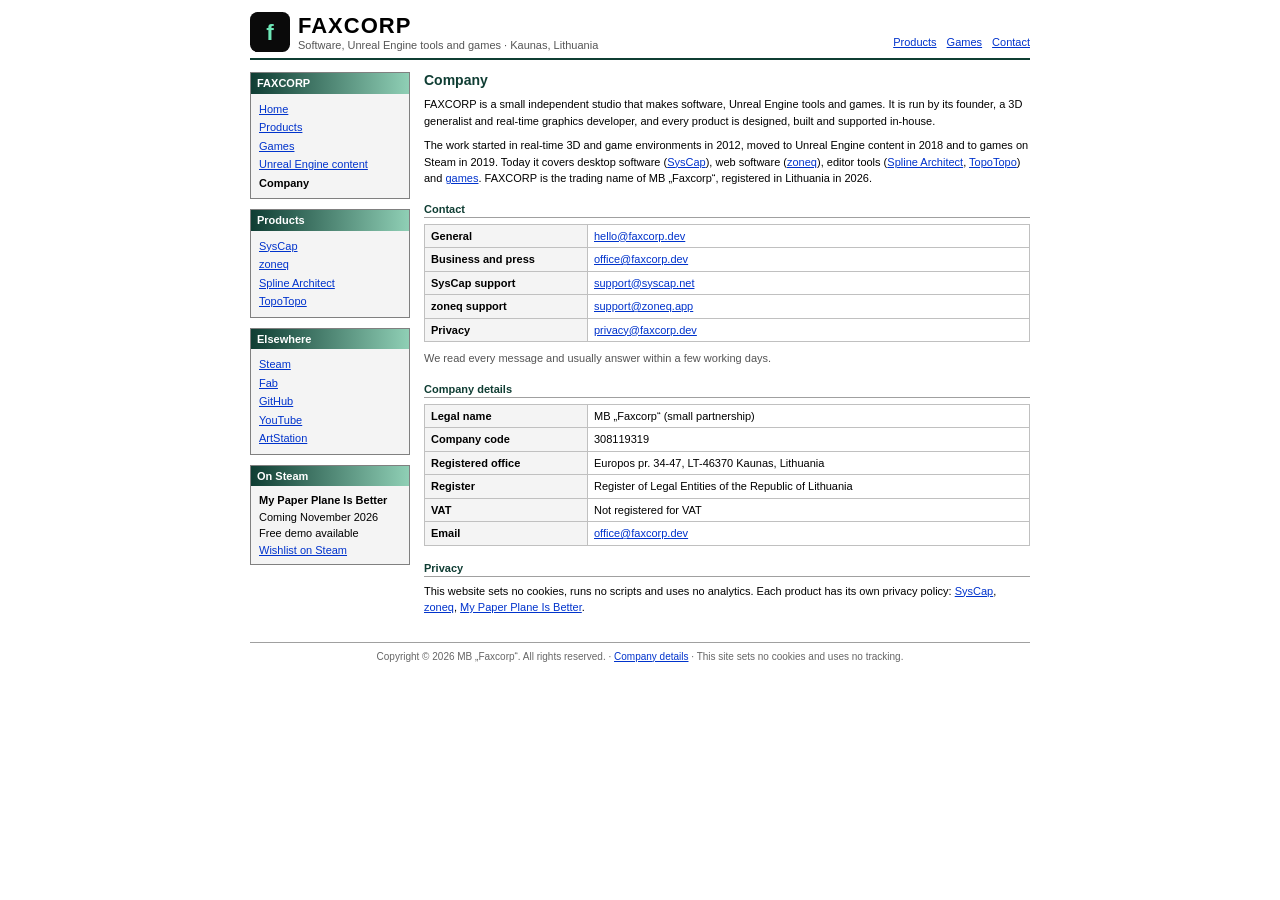
==== company/index.html @ e6e515e8 "Rebuild the site as a company site in the syscap.net style Sidebar layout with Home, Products, Games" ====
<!DOCTYPE html>
<html lang="en">
<head>
<meta charset="utf-8">
<meta name="viewport" content="width=device-width, initial-scale=1">
<meta name="color-scheme" content="light dark">
<title>Company - FAXCORP</title>
<meta name="description" content="About FAXCORP, company details of MB Faxcorp (Kaunas, Lithuania) and how to get in touch.">
<link rel="canonical" href="https://faxcorp.dev/company/">
<meta property="og:type" content="website">
<meta property="og:site_name" content="FAXCORP">
<meta property="og:title" content="Company - FAXCORP">
<meta property="og:description" content="About FAXCORP, company details of MB Faxcorp (Kaunas, Lithuania) and how to get in touch.">
<meta property="og:url" content="https://faxcorp.dev/company/">
<meta property="og:image" content="https://faxcorp.dev/img/og.jpg">
<meta property="og:image:width" content="1200">
<meta property="og:image:height" content="630">
<meta name="twitter:card" content="summary_large_image">
<meta name="twitter:site" content="@f4xc0rp">
<link rel="stylesheet" href="/style.css">
<link rel="icon" href="/favicon.svg" type="image/svg+xml">
<link rel="icon" href="/img/icon-32.png" sizes="32x32" type="image/png">
<link rel="apple-touch-icon" href="/img/icon-180.png">

</head>
<body>
<div class="page">

<div class="header">
  <a class="brand" href="/">
    <img src="/favicon.svg" width="40" height="40" alt="">
    <span class="brand-name">FAXCORP<span class="brand-tag">Software, Unreal Engine tools and games &middot; Kaunas, Lithuania</span></span>
  </a>
  <div class="header-links"><a href="/products/">Products</a><a href="/games/">Games</a><a href="/company/#contact">Contact</a></div>
</div>

<div class="columns">
<div class="side">
  <div class="box"><div class="box-title">FAXCORP</div><div class="box-body"><ul>
    <li><a href="/">Home</a></li>
    <li><a href="/products/">Products</a></li>
    <li><a href="/games/">Games</a></li>
    <li><a href="/unreal/">Unreal Engine content</a></li>
    <li class="current"><a href="/company/">Company</a></li>
  </ul></div></div>
  <div class="box"><div class="box-title">Products</div><div class="box-body"><ul>
    <li><a href="https://syscap.net/">SysCap</a></li>
    <li><a href="https://zoneq.app/">zoneq</a></li>
    <li><a href="/products/#spline-architect">Spline Architect</a></li>
    <li><a href="https://topotopo.dev/">TopoTopo</a></li>
  </ul></div></div>
  <div class="box"><div class="box-title">Elsewhere</div><div class="box-body"><ul>
    <li><a href="https://store.steampowered.com/search/?developer=FAXCORP">Steam</a></li>
    <li><a href="https://www.fab.com/sellers/FaxLab3D">Fab</a></li>
    <li><a href="https://github.com/faxlab">GitHub</a></li>
    <li><a href="https://www.youtube.com/@Cinema-Fax">YouTube</a></li>
    <li><a href="https://www.artstation.com/faxlab3d">ArtStation</a></li>
  </ul></div></div>
  <div class="box"><div class="box-title">On Steam</div><div class="box-body">
    <b>My Paper Plane Is Better</b><br>Coming November 2026<br>Free demo available<br><a href="https://store.steampowered.com/app/2765870/My_Paper_Plane_Is_Better/">Wishlist on Steam</a>
  </div></div>
</div>

<div class="main">
<h1>Company</h1>

<p>FAXCORP is a small independent studio that makes software, Unreal Engine tools and games. It is run by its founder,
a 3D generalist and real-time graphics developer, and every product is designed, built and supported in-house.</p>

<p>The work started in real-time 3D and game environments in 2012, moved to Unreal Engine content in 2018 and to games on Steam
in 2019. Today it covers desktop software (<a href="https://syscap.net/">SysCap</a>), web software (<a href="https://zoneq.app/">zoneq</a>),
editor tools (<a href="/products/#spline-architect">Spline Architect</a>, <a href="https://topotopo.dev/">TopoTopo</a>) and
<a href="/games/">games</a>. FAXCORP is the trading name of MB &bdquo;Faxcorp&ldquo;, registered in Lithuania in 2026.</p>

<h2 id="contact">Contact</h2>
<table class="facts">
  <tr><th>General</th><td><a href="mailto:hello@faxcorp.dev">hello@faxcorp.dev</a></td></tr>
  <tr><th>Business and press</th><td><a href="mailto:office@faxcorp.dev">office@faxcorp.dev</a></td></tr>
  <tr><th>SysCap support</th><td><a href="mailto:support@syscap.net">support@syscap.net</a></td></tr>
  <tr><th>zoneq support</th><td><a href="mailto:support@zoneq.app">support@zoneq.app</a></td></tr>
  <tr><th>Privacy</th><td><a href="mailto:privacy@faxcorp.dev">privacy@faxcorp.dev</a></td></tr>
</table>
<p class="note">We read every message and usually answer within a few working days.</p>

<h2 id="details">Company details</h2>
<table class="facts">
  <tr><th>Legal name</th><td>MB &bdquo;Faxcorp&ldquo; (small partnership)</td></tr>
  <tr><th>Company code</th><td>308119319</td></tr>
  <tr><th>Registered office</th><td>Europos pr. 34-47, LT-46370 Kaunas, Lithuania</td></tr>
  <tr><th>Register</th><td>Register of Legal Entities of the Republic of Lithuania</td></tr>
  <tr><th>VAT</th><td>Not registered for VAT</td></tr>
  <tr><th>Email</th><td><a href="mailto:office@faxcorp.dev">office@faxcorp.dev</a></td></tr>
</table>

<h2 id="privacy">Privacy</h2>
<p>This website sets no cookies, runs no scripts and uses no analytics. Each product has its own privacy policy:
<a href="https://syscap.net/privacy.html">SysCap</a>, <a href="https://zoneq.app/privacy">zoneq</a>,
<a href="/paperplane/privacy/">My Paper Plane Is Better</a>.</p>

</div>
</div>

<div class="footer">Copyright &copy; 2026 MB &bdquo;Faxcorp&ldquo;. All rights reserved. &middot; <a href="/company/">Company details</a> &middot; This site sets no cookies and uses no tracking.</div>
</div>
</body>
</html>
---- style.css ----
/* Website in the style of early-2000s software company sites, like syscap.net: fixed width, Windows 2000 boxes, Verdana,
   bevelled buttons. Light by default; the same design in dark for visitors whose system uses dark mode.
   No scripts, no web fonts, no cookies. */
:root {
  --page: #ffffff; --text: #000000; --muted: #555555; --faint: #666666;
  --link: #0033cc; --visited: #663399; --hover: #cc0000;
  --rule: #0f3d33; --line: #a0a0a0; --box: #f4f4f4; --box-border: #808080;
  --title-from: #0f3d33; --title-to: #8fcfb5; --title-text: #ffffff;
  --face: #d4d0c8; --face-text: #000000; --bevel-light: #ffffff; --bevel-dark: #404040; --bevel-mid: #808080; --bevel-soft: #dfdfdf;
  --cell-border: #c0c0c0; --callout: #f1faf5; --heading: #0f3d33; --code: #4a3a00;
}
@media (prefers-color-scheme: dark) {
  :root {
    --page: #16181b; --text: #d4d6d9; --muted: #9aa0a6; --faint: #7d838a;
    --link: #8ab4ff; --visited: #b9a2f0; --hover: #ff8f8f;
    --rule: #2f7a63; --line: #3c4147; --box: #202327; --box-border: #4a4f55;
    --title-from: #0f3d33; --title-to: #2f7a63; --title-text: #ffffff;
    --face: #3b3e43; --face-text: #f0f0f0; --bevel-light: #6a6e74; --bevel-dark: #0c0d0e; --bevel-mid: #26282b; --bevel-soft: #4d5157;
    --cell-border: #3a3f45; --callout: #1b2622; --heading: #8fcfb5; --code: #e3cf96;
  }
}

body { margin: 0; padding: 12px 0 24px; background: var(--page); color: var(--text); font: 11px/1.5 Verdana, Tahoma, Geneva, sans-serif; }
a:link { color: var(--link); }
a:visited { color: var(--visited); }
a:hover { color: var(--hover); }
img { border: 0; }

.page { width: 780px; margin: 0 auto; }

/* Header: logo, name and the few links people look for first. */
.header { display: flex; align-items: flex-end; justify-content: space-between; padding: 0 0 6px; border-bottom: 2px solid var(--rule); }
.brand { display: flex; align-items: center; gap: 8px; text-decoration: none; color: var(--text) !important; }
.brand-name { font: bold 22px Arial, Helvetica, sans-serif; letter-spacing: 1px; }
.brand-tag { display: block; font-size: 11px; color: var(--muted); letter-spacing: 0; font-weight: normal; }
.header-links { padding-bottom: 2px; }
.header-links a { margin-left: 10px; }

.columns { display: flex; gap: 14px; margin-top: 12px; }
.side { width: 160px; flex: none; }
.main { flex: 1; min-width: 0; }

/* Boxes with a Windows 2000 style title bar. */
.box { border: 1px solid var(--box-border); background: var(--box); margin-bottom: 10px; }
.box-title { background: linear-gradient(to right, var(--title-from), var(--title-to)); color: var(--title-text); font-weight: bold; padding: 2px 6px; }
.box-body { padding: 6px 8px; }
.box-body ul { margin: 0; padding: 0; list-style: none; }
.box-body li { padding: 1px 0; }
.box-body li.current a { color: var(--text); font-weight: bold; text-decoration: none; }

h1 { font: bold 14px Verdana, Tahoma, sans-serif; color: var(--heading); margin: 0 0 8px; }
h2 { font: bold 11px Verdana, Tahoma, sans-serif; color: var(--heading); margin: 16px 0 6px; padding-bottom: 2px; border-bottom: 1px solid var(--line); }
h3 { font: bold 11px Verdana, Tahoma, sans-serif; margin: 0 0 2px; }
p { margin: 0 0 8px; }
ul.features { margin: 0 0 8px; padding-left: 18px; list-style: square; }
ul.features li { margin-bottom: 3px; }
.note { color: var(--muted); }
code { font: 11px "Lucida Console", "Courier New", monospace; color: var(--code); }

/* A highlighted line with a bevelled button, like a dialog's default button. */
.callout { border: 1px solid var(--box-border); background: var(--callout); padding: 8px 10px; margin: 0 0 12px; display: flex; align-items: center; gap: 12px; }
.button { display: inline-block; padding: 4px 14px; background: var(--face); color: var(--face-text) !important; text-decoration: none; font-weight: bold; white-space: nowrap;
  border: 2px solid; border-color: var(--bevel-light) var(--bevel-dark) var(--bevel-dark) var(--bevel-light);
  box-shadow: inset -1px -1px var(--bevel-mid), inset 1px 1px var(--bevel-soft); }
.button:active { border-color: var(--bevel-dark) var(--bevel-light) var(--bevel-light) var(--bevel-dark); box-shadow: inset 1px 1px var(--bevel-mid); }

/* Products and games: a framed picture beside a few lines of text. */
.entry { display: flex; gap: 10px; margin: 0 0 12px; }
.entry .shot { flex: none; width: 160px; }
.entry .shot img { width: 160px; height: 90px; object-fit: cover; }
.entry .text { min-width: 0; }
.entry .meta { color: var(--muted); margin: 0 0 4px; }
.entry .links a { margin-right: 10px; }
.shot { border: 1px solid var(--box-border); padding: 3px; background: var(--page); display: inline-block; }
.shot img { display: block; max-width: 100%; height: auto; }

table.list { border-collapse: collapse; width: 100%; margin: 0 0 8px; }
table.list th { background: var(--face); color: var(--face-text); text-align: left; border: 1px solid var(--box-border); padding: 3px 6px; font-weight: bold; }
table.list td { border: 1px solid var(--cell-border); padding: 3px 6px; vertical-align: top; }

/* Company details: label and value rows. */
table.facts { border-collapse: collapse; width: 100%; margin: 0 0 8px; }
table.facts th { width: 150px; text-align: left; font-weight: bold; background: var(--box); border: 1px solid var(--cell-border); padding: 3px 6px; vertical-align: top; }
table.facts td { border: 1px solid var(--cell-border); padding: 3px 6px; }

dl.news dt { font-weight: bold; margin-top: 6px; }
dl.news .date { margin-right: 6px; }
dl.news dd { margin: 0 0 4px 0; }

.footer { margin-top: 18px; padding-top: 6px; border-top: 1px solid var(--line); color: var(--faint); font-size: 10px; text-align: center; }

/* Phones: the same page, stacked. */
@media (max-width: 800px) {
  .page { width: auto; margin: 0 10px; }
  .columns { flex-direction: column-reverse; }
  .side { width: auto; }
  .header { flex-direction: column; align-items: flex-start; gap: 6px; }
  .header-links a { margin: 0 10px 0 0; }
  .callout { flex-direction: column; align-items: flex-start; }
  .entry { flex-direction: column; }
  .entry .shot, .entry .shot img { width: auto; max-width: 100%; height: auto; }
  table.facts th { width: 110px; }
}
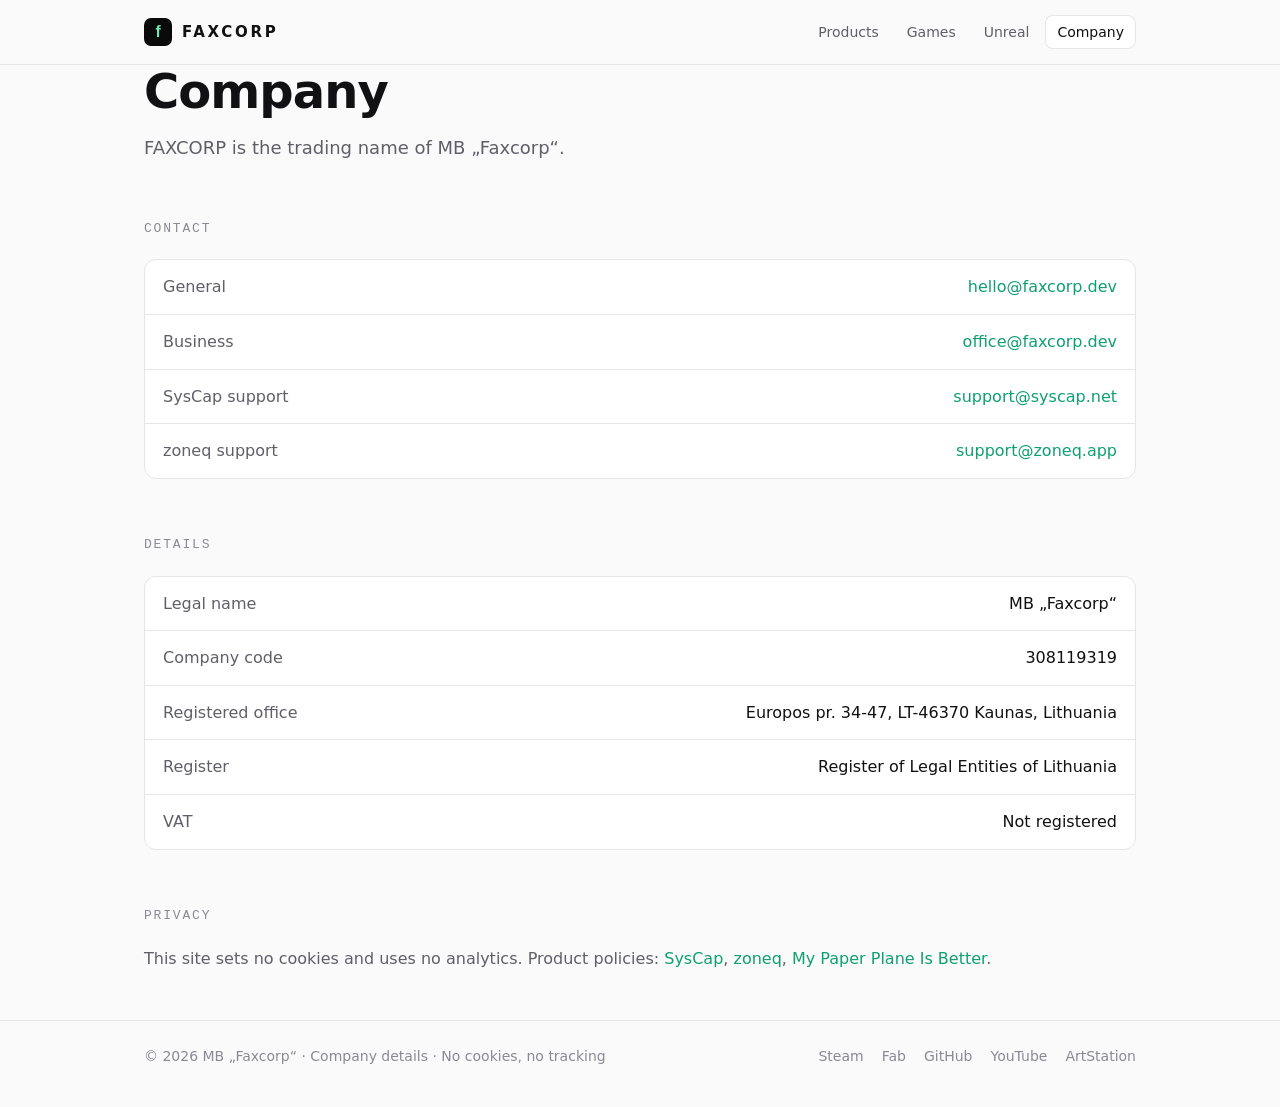
==== commit f9bfc068: "Restyle the site: modern one-column layout, shorter copy Drop the sidebar, news list and header tagl" ====
--- a/company/index.html
+++ b/company/index.html
@@ -3,14 +3,15 @@
 <head>
 <meta charset="utf-8">
 <meta name="viewport" content="width=device-width, initial-scale=1">
-<meta name="color-scheme" content="light dark">
 <title>Company - FAXCORP</title>
-<meta name="description" content="About FAXCORP, company details of MB Faxcorp (Kaunas, Lithuania) and how to get in touch.">
+<meta name="description" content="Contact and company details for FAXCORP (MB Faxcorp).">
 <link rel="canonical" href="https://faxcorp.dev/company/">
+<meta name="theme-color" content="#fafafa" media="(prefers-color-scheme: light)">
+<meta name="theme-color" content="#0d0d0f" media="(prefers-color-scheme: dark)">
 <meta property="og:type" content="website">
 <meta property="og:site_name" content="FAXCORP">
 <meta property="og:title" content="Company - FAXCORP">
-<meta property="og:description" content="About FAXCORP, company details of MB Faxcorp (Kaunas, Lithuania) and how to get in touch.">
+<meta property="og:description" content="Contact and company details for FAXCORP (MB Faxcorp).">
 <meta property="og:url" content="https://faxcorp.dev/company/">
 <meta property="og:image" content="https://faxcorp.dev/img/og.jpg">
 <meta property="og:image:width" content="1200">
@@ -24,83 +25,61 @@
 
 </head>
 <body>
-<div class="page">
 
-<div class="header">
-  <a class="brand" href="/">
-    <img src="/favicon.svg" width="40" height="40" alt="">
-    <span class="brand-name">FAXCORP<span class="brand-tag">Software, Unreal Engine tools and games &middot; Kaunas, Lithuania</span></span>
-  </a>
-  <div class="header-links"><a href="/products/">Products</a><a href="/games/">Games</a><a href="/company/#contact">Contact</a></div>
+<header class="top">
+  <div class="wrap">
+    <a class="brand" href="/"><img src="/favicon.svg" alt=""><span>FAXCORP</span></a>
+    <nav class="nav">
+      <a href="/products/">Products</a>
+      <a href="/games/">Games</a>
+      <a href="/unreal/">Unreal</a>
+      <a aria-current="page" href="/company/">Company</a>
+    </nav>
+  </div>
+</header>
+
+<main class="wrap">
+<section class="hero">
+  <h1>Company</h1>
+  <p class="lead">FAXCORP is the trading name of MB &bdquo;Faxcorp&ldquo;.</p>
+</section>
+
+<h2 id="contact">Contact</h2>
+<div class="rows">
+  <div><span class="k">General</span><span class="v"><a href="mailto:hello@faxcorp.dev">hello@faxcorp.dev</a></span></div>
+  <div><span class="k">Business</span><span class="v"><a href="mailto:office@faxcorp.dev">office@faxcorp.dev</a></span></div>
+  <div><span class="k">SysCap support</span><span class="v"><a href="mailto:support@syscap.net">support@syscap.net</a></span></div>
+  <div><span class="k">zoneq support</span><span class="v"><a href="mailto:support@zoneq.app">support@zoneq.app</a></span></div>
 </div>
 
-<div class="columns">
-<div class="side">
-  <div class="box"><div class="box-title">FAXCORP</div><div class="box-body"><ul>
-    <li><a href="/">Home</a></li>
-    <li><a href="/products/">Products</a></li>
-    <li><a href="/games/">Games</a></li>
-    <li><a href="/unreal/">Unreal Engine content</a></li>
-    <li class="current"><a href="/company/">Company</a></li>
-  </ul></div></div>
-  <div class="box"><div class="box-title">Products</div><div class="box-body"><ul>
-    <li><a href="https://syscap.net/">SysCap</a></li>
-    <li><a href="https://zoneq.app/">zoneq</a></li>
-    <li><a href="/products/#spline-architect">Spline Architect</a></li>
-    <li><a href="https://topotopo.dev/">TopoTopo</a></li>
-  </ul></div></div>
-  <div class="box"><div class="box-title">Elsewhere</div><div class="box-body"><ul>
-    <li><a href="https://store.steampowered.com/search/?developer=FAXCORP">Steam</a></li>
-    <li><a href="https://www.fab.com/sellers/FaxLab3D">Fab</a></li>
-    <li><a href="https://github.com/faxlab">GitHub</a></li>
-    <li><a href="https://www.youtube.com/@Cinema-Fax">YouTube</a></li>
-    <li><a href="https://www.artstation.com/faxlab3d">ArtStation</a></li>
-  </ul></div></div>
-  <div class="box"><div class="box-title">On Steam</div><div class="box-body">
-    <b>My Paper Plane Is Better</b><br>Coming November 2026<br>Free demo available<br><a href="https://store.steampowered.com/app/2765870/My_Paper_Plane_Is_Better/">Wishlist on Steam</a>
-  </div></div>
+<h2 id="details">Details</h2>
+<div class="rows">
+  <div><span class="k">Legal name</span><span class="v">MB &bdquo;Faxcorp&ldquo;</span></div>
+  <div><span class="k">Company code</span><span class="v">308119319</span></div>
+  <div><span class="k">Registered office</span><span class="v">Europos pr. 34-47, LT-46370 Kaunas, Lithuania</span></div>
+  <div><span class="k">Register</span><span class="v">Register of Legal Entities of Lithuania</span></div>
+  <div><span class="k">VAT</span><span class="v">Not registered</span></div>
 </div>
 
-<div class="main">
-<h1>Company</h1>
-
-<p>FAXCORP is a small independent studio that makes software, Unreal Engine tools and games. It is run by its founder,
-a 3D generalist and real-time graphics developer, and every product is designed, built and supported in-house.</p>
-
-<p>The work started in real-time 3D and game environments in 2012, moved to Unreal Engine content in 2018 and to games on Steam
-in 2019. Today it covers desktop software (<a href="https://syscap.net/">SysCap</a>), web software (<a href="https://zoneq.app/">zoneq</a>),
-editor tools (<a href="/products/#spline-architect">Spline Architect</a>, <a href="https://topotopo.dev/">TopoTopo</a>) and
-<a href="/games/">games</a>. FAXCORP is the trading name of MB &bdquo;Faxcorp&ldquo;, registered in Lithuania in 2026.</p>
-
-<h2 id="contact">Contact</h2>
-<table class="facts">
-  <tr><th>General</th><td><a href="mailto:hello@faxcorp.dev">hello@faxcorp.dev</a></td></tr>
-  <tr><th>Business and press</th><td><a href="mailto:office@faxcorp.dev">office@faxcorp.dev</a></td></tr>
-  <tr><th>SysCap support</th><td><a href="mailto:support@syscap.net">support@syscap.net</a></td></tr>
-  <tr><th>zoneq support</th><td><a href="mailto:support@zoneq.app">support@zoneq.app</a></td></tr>
-  <tr><th>Privacy</th><td><a href="mailto:privacy@faxcorp.dev">privacy@faxcorp.dev</a></td></tr>
-</table>
-<p class="note">We read every message and usually answer within a few working days.</p>
-
-<h2 id="details">Company details</h2>
-<table class="facts">
-  <tr><th>Legal name</th><td>MB &bdquo;Faxcorp&ldquo; (small partnership)</td></tr>
-  <tr><th>Company code</th><td>308119319</td></tr>
-  <tr><th>Registered office</th><td>Europos pr. 34-47, LT-46370 Kaunas, Lithuania</td></tr>
-  <tr><th>Register</th><td>Register of Legal Entities of the Republic of Lithuania</td></tr>
-  <tr><th>VAT</th><td>Not registered for VAT</td></tr>
-  <tr><th>Email</th><td><a href="mailto:office@faxcorp.dev">office@faxcorp.dev</a></td></tr>
-</table>
-
 <h2 id="privacy">Privacy</h2>
-<p>This website sets no cookies, runs no scripts and uses no analytics. Each product has its own privacy policy:
+<p class="muted">This site sets no cookies and uses no analytics. Product policies:
 <a href="https://syscap.net/privacy.html">SysCap</a>, <a href="https://zoneq.app/privacy">zoneq</a>,
 <a href="/paperplane/privacy/">My Paper Plane Is Better</a>.</p>
 
-</div>
-</div>
+</main>
 
-<div class="footer">Copyright &copy; 2026 MB &bdquo;Faxcorp&ldquo;. All rights reserved. &middot; <a href="/company/">Company details</a> &middot; This site sets no cookies and uses no tracking.</div>
-</div>
+<footer>
+  <div class="wrap">
+    <span>&copy; 2026 MB &bdquo;Faxcorp&ldquo; &middot; <a href="/company/">Company details</a> &middot; No cookies, no tracking</span>
+    <nav>
+      <a href="https://store.steampowered.com/search/?developer=FAXCORP">Steam</a>
+      <a href="https://www.fab.com/sellers/FaxLab3D">Fab</a>
+      <a href="https://github.com/faxlab">GitHub</a>
+      <a href="https://www.youtube.com/@Cinema-Fax">YouTube</a>
+      <a href="https://www.artstation.com/faxlab3d">ArtStation</a>
+    </nav>
+  </div>
+</footer>
+
 </body>
 </html>
--- a/style.css
+++ b/style.css
@@ -1,103 +1,103 @@
-/* Website in the style of early-2000s software company sites, like syscap.net: fixed width, Windows 2000 boxes, Verdana,
-   bevelled buttons. Light by default; the same design in dark for visitors whose system uses dark mode.
-   No scripts, no web fonts, no cookies. */
+/* faxcorp.dev: one column, system fonts, light and dark from the visitor's system. No scripts, no web fonts, no cookies. */
 :root {
-  --page: #ffffff; --text: #000000; --muted: #555555; --faint: #666666;
-  --link: #0033cc; --visited: #663399; --hover: #cc0000;
-  --rule: #0f3d33; --line: #a0a0a0; --box: #f4f4f4; --box-border: #808080;
-  --title-from: #0f3d33; --title-to: #8fcfb5; --title-text: #ffffff;
-  --face: #d4d0c8; --face-text: #000000; --bevel-light: #ffffff; --bevel-dark: #404040; --bevel-mid: #808080; --bevel-soft: #dfdfdf;
-  --cell-border: #c0c0c0; --callout: #f1faf5; --heading: #0f3d33; --code: #4a3a00;
+  --bg: #fafafa; --surface: #ffffff; --text: #111113; --muted: #5f5f68; --faint: #8a8a93;
+  --line: #e6e6ea; --accent: #0f9f73; --accent-soft: #e5f6ef;
+  --radius: 12px; --shadow: 0 1px 2px rgba(0,0,0,.04), 0 4px 16px rgba(0,0,0,.04);
+  --sans: system-ui, -apple-system, "Segoe UI", Roboto, Helvetica, Arial, sans-serif;
+  --mono: ui-monospace, "Cascadia Mono", "SF Mono", Menlo, Consolas, monospace;
 }
 @media (prefers-color-scheme: dark) {
   :root {
-    --page: #16181b; --text: #d4d6d9; --muted: #9aa0a6; --faint: #7d838a;
-    --link: #8ab4ff; --visited: #b9a2f0; --hover: #ff8f8f;
-    --rule: #2f7a63; --line: #3c4147; --box: #202327; --box-border: #4a4f55;
-    --title-from: #0f3d33; --title-to: #2f7a63; --title-text: #ffffff;
-    --face: #3b3e43; --face-text: #f0f0f0; --bevel-light: #6a6e74; --bevel-dark: #0c0d0e; --bevel-mid: #26282b; --bevel-soft: #4d5157;
-    --cell-border: #3a3f45; --callout: #1b2622; --heading: #8fcfb5; --code: #e3cf96;
+    --bg: #0d0d0f; --surface: #151518; --text: #ececf0; --muted: #a0a0aa; --faint: #6c6c76;
+    --line: #26262b; --accent: #6ee7b7; --accent-soft: #12271f;
+    --shadow: none;
   }
 }
 
-body { margin: 0; padding: 12px 0 24px; background: var(--page); color: var(--text); font: 11px/1.5 Verdana, Tahoma, Geneva, sans-serif; }
-a:link { color: var(--link); }
-a:visited { color: var(--visited); }
-a:hover { color: var(--hover); }
-img { border: 0; }
+*, *::before, *::after { box-sizing: border-box; }
+html { color-scheme: light dark; }
+body { margin: 0; background: var(--bg); color: var(--text); font: 16px/1.6 var(--sans); -webkit-font-smoothing: antialiased; }
+a { color: inherit; text-decoration: none; }
+p a, td a, li a { color: var(--accent); }
+p a:hover, td a:hover, li a:hover { text-decoration: underline; }
+img { display: block; max-width: 100%; height: auto; }
 
-.page { width: 780px; margin: 0 auto; }
+.wrap { max-width: 1040px; margin: 0 auto; padding: 0 24px; }
 
-/* Header: logo, name and the few links people look for first. */
-.header { display: flex; align-items: flex-end; justify-content: space-between; padding: 0 0 6px; border-bottom: 2px solid var(--rule); }
-.brand { display: flex; align-items: center; gap: 8px; text-decoration: none; color: var(--text) !important; }
-.brand-name { font: bold 22px Arial, Helvetica, sans-serif; letter-spacing: 1px; }
-.brand-tag { display: block; font-size: 11px; color: var(--muted); letter-spacing: 0; font-weight: normal; }
-.header-links { padding-bottom: 2px; }
-.header-links a { margin-left: 10px; }
+/* Header: wordmark and four links. */
+.top { position: sticky; top: 0; z-index: 10; background: color-mix(in srgb, var(--bg) 85%, transparent);
+       backdrop-filter: blur(12px); -webkit-backdrop-filter: blur(12px); border-bottom: 1px solid var(--line); }
+.top .wrap { display: flex; align-items: center; justify-content: space-between; height: 64px; gap: 16px; }
+.brand { display: flex; align-items: center; gap: 10px; font-weight: 800; letter-spacing: .18em; font-size: 15px; }
+.brand img { width: 28px; height: 28px; border-radius: 7px; }
+.nav { display: flex; gap: 4px; }
+.nav a { padding: 6px 12px; border-radius: 8px; font-size: 14px; color: var(--muted); }
+.nav a:hover { color: var(--text); background: var(--surface); }
+.nav a[aria-current="page"] { color: var(--text); background: var(--surface); box-shadow: inset 0 0 0 1px var(--line); }
 
-.columns { display: flex; gap: 14px; margin-top: 12px; }
-.side { width: 160px; flex: none; }
-.main { flex: 1; min-width: 0; }
+main { padding: 64px 0 32px; }
 
-/* Boxes with a Windows 2000 style title bar. */
-.box { border: 1px solid var(--box-border); background: var(--box); margin-bottom: 10px; }
-.box-title { background: linear-gradient(to right, var(--title-from), var(--title-to)); color: var(--title-text); font-weight: bold; padding: 2px 6px; }
-.box-body { padding: 6px 8px; }
-.box-body ul { margin: 0; padding: 0; list-style: none; }
-.box-body li { padding: 1px 0; }
-.box-body li.current a { color: var(--text); font-weight: bold; text-decoration: none; }
+/* Text */
+.hero { max-width: 720px; margin-bottom: 56px; }
+h1 { font-size: clamp(32px, 5vw, 48px); line-height: 1.1; letter-spacing: -.02em; margin: 0 0 16px; font-weight: 750; }
+.lead { font-size: 18px; color: var(--muted); margin: 0; }
+h2 { font-size: 13px; font-family: var(--mono); font-weight: 500; letter-spacing: .14em; text-transform: uppercase;
+     color: var(--faint); margin: 56px 0 20px; }
+h3 { font-size: 18px; margin: 0 0 4px; letter-spacing: -.01em; }
+p { margin: 0 0 12px; }
+.muted { color: var(--muted); }
+.small { font-size: 14px; }
 
-h1 { font: bold 14px Verdana, Tahoma, sans-serif; color: var(--heading); margin: 0 0 8px; }
-h2 { font: bold 11px Verdana, Tahoma, sans-serif; color: var(--heading); margin: 16px 0 6px; padding-bottom: 2px; border-bottom: 1px solid var(--line); }
-h3 { font: bold 11px Verdana, Tahoma, sans-serif; margin: 0 0 2px; }
-p { margin: 0 0 8px; }
-ul.features { margin: 0 0 8px; padding-left: 18px; list-style: square; }
-ul.features li { margin-bottom: 3px; }
-.note { color: var(--muted); }
-code { font: 11px "Lucida Console", "Courier New", monospace; color: var(--code); }
+/* Cards */
+.grid { display: grid; gap: 16px; grid-template-columns: repeat(auto-fill, minmax(280px, 1fr)); }
+.grid.four { grid-template-columns: repeat(auto-fill, minmax(220px, 1fr)); }
+.card { display: flex; flex-direction: column; background: var(--surface); border: 1px solid var(--line); border-radius: var(--radius);
+        overflow: hidden; box-shadow: var(--shadow); transition: border-color .15s, transform .15s; }
+a.card:hover { border-color: var(--accent); transform: translateY(-2px); }
+.card img { width: 100%; aspect-ratio: 16/9; object-fit: cover; border-bottom: 1px solid var(--line); }
+.card .body { padding: 16px 18px 18px; }
+.card .meta { font-size: 13px; color: var(--faint); margin: 0 0 6px; }
+.card p { color: var(--muted); font-size: 15px; margin: 0; }
+.card .links { display: flex; gap: 16px; margin-top: 12px; font-size: 14px; }
+.card .links a { color: var(--accent); }
+.card .links a:hover { text-decoration: underline; }
 
-/* A highlighted line with a bevelled button, like a dialog's default button. */
-.callout { border: 1px solid var(--box-border); background: var(--callout); padding: 8px 10px; margin: 0 0 12px; display: flex; align-items: center; gap: 12px; }
-.button { display: inline-block; padding: 4px 14px; background: var(--face); color: var(--face-text) !important; text-decoration: none; font-weight: bold; white-space: nowrap;
-  border: 2px solid; border-color: var(--bevel-light) var(--bevel-dark) var(--bevel-dark) var(--bevel-light);
-  box-shadow: inset -1px -1px var(--bevel-mid), inset 1px 1px var(--bevel-soft); }
-.button:active { border-color: var(--bevel-dark) var(--bevel-light) var(--bevel-light) var(--bevel-dark); box-shadow: inset 1px 1px var(--bevel-mid); }
+/* A wide card: picture beside text. */
+.feature { display: grid; grid-template-columns: 1.1fr 1fr; }
+.feature img { height: 100%; aspect-ratio: auto; border-bottom: 0; border-right: 1px solid var(--line); }
+.feature .body { padding: 28px; align-self: center; }
+.feature h3 { font-size: 24px; }
 
-/* Products and games: a framed picture beside a few lines of text. */
-.entry { display: flex; gap: 10px; margin: 0 0 12px; }
-.entry .shot { flex: none; width: 160px; }
-.entry .shot img { width: 160px; height: 90px; object-fit: cover; }
-.entry .text { min-width: 0; }
-.entry .meta { color: var(--muted); margin: 0 0 4px; }
-.entry .links a { margin-right: 10px; }
-.shot { border: 1px solid var(--box-border); padding: 3px; background: var(--page); display: inline-block; }
-.shot img { display: block; max-width: 100%; height: auto; }
+.button { display: inline-block; margin-top: 16px; padding: 9px 18px; border-radius: 999px; background: var(--text); color: var(--bg);
+          font-size: 14px; font-weight: 600; }
+.button:hover { opacity: .85; }
 
-table.list { border-collapse: collapse; width: 100%; margin: 0 0 8px; }
-table.list th { background: var(--face); color: var(--face-text); text-align: left; border: 1px solid var(--box-border); padding: 3px 6px; font-weight: bold; }
-table.list td { border: 1px solid var(--cell-border); padding: 3px 6px; vertical-align: top; }
+/* Lists and tables */
+.rows { background: var(--surface); border: 1px solid var(--line); border-radius: var(--radius); overflow: hidden; }
+.rows > div, .rows > a { display: flex; justify-content: space-between; gap: 16px; padding: 14px 18px; border-top: 1px solid var(--line); }
+.rows > :first-child { border-top: 0; }
+.rows > a:hover { background: var(--accent-soft); }
+.rows .k { color: var(--muted); }
+.rows .v { text-align: right; }
+.rows .v a { color: var(--accent); }
 
-/* Company details: label and value rows. */
-table.facts { border-collapse: collapse; width: 100%; margin: 0 0 8px; }
-table.facts th { width: 150px; text-align: left; font-weight: bold; background: var(--box); border: 1px solid var(--cell-border); padding: 3px 6px; vertical-align: top; }
-table.facts td { border: 1px solid var(--cell-border); padding: 3px 6px; }
+/* Footer */
+footer { border-top: 1px solid var(--line); margin-top: 48px; }
+footer .wrap { display: flex; flex-wrap: wrap; justify-content: space-between; gap: 12px 24px; padding-top: 24px; padding-bottom: 40px;
+               font-size: 14px; color: var(--faint); }
+footer nav { display: flex; flex-wrap: wrap; gap: 6px 18px; }
+footer a:hover { color: var(--text); }
 
-dl.news dt { font-weight: bold; margin-top: 6px; }
-dl.news .date { margin-right: 6px; }
-dl.news dd { margin: 0 0 4px 0; }
-
-.footer { margin-top: 18px; padding-top: 6px; border-top: 1px solid var(--line); color: var(--faint); font-size: 10px; text-align: center; }
-
-/* Phones: the same page, stacked. */
-@media (max-width: 800px) {
-  .page { width: auto; margin: 0 10px; }
-  .columns { flex-direction: column-reverse; }
-  .side { width: auto; }
-  .header { flex-direction: column; align-items: flex-start; gap: 6px; }
-  .header-links a { margin: 0 10px 0 0; }
-  .callout { flex-direction: column; align-items: flex-start; }
-  .entry { flex-direction: column; }
-  .entry .shot, .entry .shot img { width: auto; max-width: 100%; height: auto; }
-  table.facts th { width: 110px; }
+@media (max-width: 720px) {
+  main { padding-top: 40px; }
+  .nav a { padding: 6px 8px; }
+  .feature { grid-template-columns: 1fr; }
+  .feature img { border-right: 0; border-bottom: 1px solid var(--line); aspect-ratio: 16/9; }
+  .feature .body { padding: 18px; }
+  .rows > div, .rows > a { flex-direction: column; gap: 2px; }
+  .rows .v { text-align: left; }
 }
+@media (max-width: 420px) {
+  .wrap { padding: 0 16px; }
+  .brand span { display: none; }
+}
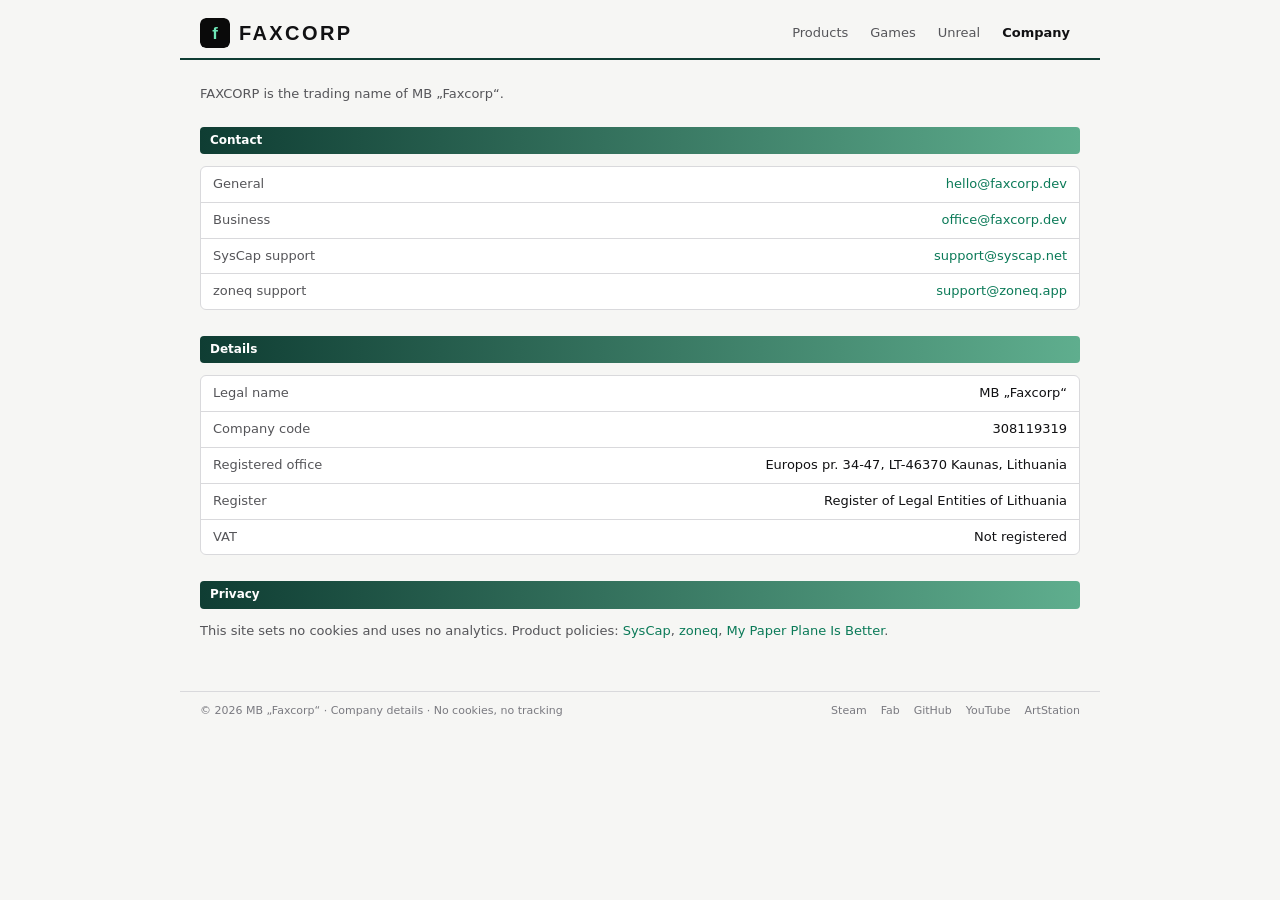
==== commit 6acd4b51: "Bring back some syscap.net styling, drop the big headline Verdana, compact type, gradient title-bar " ====
--- a/company/index.html
+++ b/company/index.html
@@ -39,10 +39,7 @@
 </header>
 
 <main class="wrap">
-<section class="hero">
-  <h1>Company</h1>
-  <p class="lead">FAXCORP is the trading name of MB &bdquo;Faxcorp&ldquo;.</p>
-</section>
+<p class="intro">FAXCORP is the trading name of MB &bdquo;Faxcorp&ldquo;.</p>
 
 <h2 id="contact">Contact</h2>
 <div class="rows">
--- a/style.css
+++ b/style.css
@@ -1,103 +1,104 @@
-/* faxcorp.dev: one column, system fonts, light and dark from the visitor's system. No scripts, no web fonts, no cookies. */
+/* faxcorp.dev: a modern take on the syscap.net look - Verdana, compact type, gradient title bars, bevelled buttons.
+   Light and dark follow the visitor's system. No scripts, no web fonts, no cookies. */
 :root {
-  --bg: #fafafa; --surface: #ffffff; --text: #111113; --muted: #5f5f68; --faint: #8a8a93;
-  --line: #e6e6ea; --accent: #0f9f73; --accent-soft: #e5f6ef;
-  --radius: 12px; --shadow: 0 1px 2px rgba(0,0,0,.04), 0 4px 16px rgba(0,0,0,.04);
-  --sans: system-ui, -apple-system, "Segoe UI", Roboto, Helvetica, Arial, sans-serif;
-  --mono: ui-monospace, "Cascadia Mono", "SF Mono", Menlo, Consolas, monospace;
+  --bg: #f6f6f4; --surface: #ffffff; --text: #111113; --muted: #555559; --faint: #7a7a80;
+  --line: #d9d9dc; --accent: #0b7a58; --accent-soft: #e6f4ee; --rule: #0f3d33;
+  --title-from: #0f3d33; --title-to: #5fae8e; --title-text: #ffffff;
+  --face-from: #ffffff; --face-to: #e4e4e0; --face-border: #9a9a98;
+  --radius: 6px;
+  --sans: Verdana, Tahoma, Geneva, system-ui, sans-serif;
+  --mono: ui-monospace, "Cascadia Mono", "Lucida Console", Consolas, monospace;
 }
 @media (prefers-color-scheme: dark) {
   :root {
-    --bg: #0d0d0f; --surface: #151518; --text: #ececf0; --muted: #a0a0aa; --faint: #6c6c76;
-    --line: #26262b; --accent: #6ee7b7; --accent-soft: #12271f;
-    --shadow: none;
+    --bg: #111214; --surface: #18191c; --text: #e2e3e6; --muted: #a0a3a8; --faint: #73767c;
+    --line: #2b2d31; --accent: #6ee7b7; --accent-soft: #15261f; --rule: #2f7a63;
+    --title-from: #0f3d33; --title-to: #2f7a63;
+    --face-from: #3a3d42; --face-to: #2a2c30; --face-border: #55585e;
   }
 }
 
 *, *::before, *::after { box-sizing: border-box; }
 html { color-scheme: light dark; }
-body { margin: 0; background: var(--bg); color: var(--text); font: 16px/1.6 var(--sans); -webkit-font-smoothing: antialiased; }
+body { margin: 0; background: var(--bg); color: var(--text); font: 13px/1.6 var(--sans); }
 a { color: inherit; text-decoration: none; }
-p a, td a, li a { color: var(--accent); }
-p a:hover, td a:hover, li a:hover { text-decoration: underline; }
+p a, .v a, .links a { color: var(--accent); }
+p a:hover, .v a:hover, .links a:hover { text-decoration: underline; }
 img { display: block; max-width: 100%; height: auto; }
 
-.wrap { max-width: 1040px; margin: 0 auto; padding: 0 24px; }
+.wrap { max-width: 920px; margin: 0 auto; padding: 0 20px; }
 
-/* Header: wordmark and four links. */
-.top { position: sticky; top: 0; z-index: 10; background: color-mix(in srgb, var(--bg) 85%, transparent);
-       backdrop-filter: blur(12px); -webkit-backdrop-filter: blur(12px); border-bottom: 1px solid var(--line); }
-.top .wrap { display: flex; align-items: center; justify-content: space-between; height: 64px; gap: 16px; }
-.brand { display: flex; align-items: center; gap: 10px; font-weight: 800; letter-spacing: .18em; font-size: 15px; }
-.brand img { width: 28px; height: 28px; border-radius: 7px; }
-.nav { display: flex; gap: 4px; }
-.nav a { padding: 6px 12px; border-radius: 8px; font-size: 14px; color: var(--muted); }
+/* Header: wordmark and four links over a rule, like syscap.net. */
+.top .wrap { display: flex; align-items: center; justify-content: space-between; gap: 16px; padding-top: 18px; padding-bottom: 10px;
+             border-bottom: 2px solid var(--rule); }
+.brand { display: flex; align-items: center; gap: 9px; font: bold 20px Arial, Helvetica, sans-serif; letter-spacing: .12em; }
+.brand img { width: 30px; height: 30px; border-radius: 6px; }
+.nav { display: flex; gap: 2px; }
+.nav a { padding: 4px 10px; border-radius: 4px; color: var(--muted); }
 .nav a:hover { color: var(--text); background: var(--surface); }
-.nav a[aria-current="page"] { color: var(--text); background: var(--surface); box-shadow: inset 0 0 0 1px var(--line); }
+.nav a[aria-current="page"] { color: var(--text); font-weight: bold; }
 
-main { padding: 64px 0 32px; }
+main.wrap { padding-top: 24px; padding-bottom: 16px; }
 
 /* Text */
-.hero { max-width: 720px; margin-bottom: 56px; }
-h1 { font-size: clamp(32px, 5vw, 48px); line-height: 1.1; letter-spacing: -.02em; margin: 0 0 16px; font-weight: 750; }
-.lead { font-size: 18px; color: var(--muted); margin: 0; }
-h2 { font-size: 13px; font-family: var(--mono); font-weight: 500; letter-spacing: .14em; text-transform: uppercase;
-     color: var(--faint); margin: 56px 0 20px; }
-h3 { font-size: 18px; margin: 0 0 4px; letter-spacing: -.01em; }
-p { margin: 0 0 12px; }
+.intro { color: var(--muted); margin: 0 0 22px; max-width: 640px; }
+h1 { font-size: 15px; font-weight: bold; color: var(--text); margin: 0 0 4px; }
+/* Section headings are the syscap title bar, with rounded ends. */
+h2 { font-size: 12px; font-weight: bold; color: var(--title-text); margin: 26px 0 12px; padding: 4px 10px; border-radius: 4px;
+     background: linear-gradient(to right, var(--title-from), var(--title-to)); }
+h1 + h2, .intro + h2 { margin-top: 0; }
+h3 { font-size: 14px; margin: 0 0 3px; }
+p { margin: 0 0 10px; }
 .muted { color: var(--muted); }
-.small { font-size: 14px; }
+.small { font-size: 12px; }
+.after { margin-top: 12px; }
 
 /* Cards */
-.grid { display: grid; gap: 16px; grid-template-columns: repeat(auto-fill, minmax(280px, 1fr)); }
-.grid.four { grid-template-columns: repeat(auto-fill, minmax(220px, 1fr)); }
-.card { display: flex; flex-direction: column; background: var(--surface); border: 1px solid var(--line); border-radius: var(--radius);
-        overflow: hidden; box-shadow: var(--shadow); transition: border-color .15s, transform .15s; }
-a.card:hover { border-color: var(--accent); transform: translateY(-2px); }
+.grid { display: grid; gap: 12px; grid-template-columns: repeat(auto-fill, minmax(260px, 1fr)); }
+.grid.four { grid-template-columns: repeat(auto-fill, minmax(200px, 1fr)); }
+.card { display: flex; flex-direction: column; background: var(--surface); border: 1px solid var(--line); border-radius: var(--radius); overflow: hidden; }
+a.card:hover { border-color: var(--accent); }
 .card img { width: 100%; aspect-ratio: 16/9; object-fit: cover; border-bottom: 1px solid var(--line); }
-.card .body { padding: 16px 18px 18px; }
-.card .meta { font-size: 13px; color: var(--faint); margin: 0 0 6px; }
-.card p { color: var(--muted); font-size: 15px; margin: 0; }
-.card .links { display: flex; gap: 16px; margin-top: 12px; font-size: 14px; }
-.card .links a { color: var(--accent); }
-.card .links a:hover { text-decoration: underline; }
+.card .body { padding: 10px 12px 12px; }
+.card .meta { font-size: 11px; color: var(--faint); margin: 0 0 3px; }
+.card p { color: var(--muted); margin: 0; }
+.card .links { display: flex; gap: 14px; margin-top: 8px; }
 
 /* A wide card: picture beside text. */
-.feature { display: grid; grid-template-columns: 1.1fr 1fr; }
+.feature { display: grid; grid-template-columns: 1.15fr 1fr; }
 .feature img { height: 100%; aspect-ratio: auto; border-bottom: 0; border-right: 1px solid var(--line); }
-.feature .body { padding: 28px; align-self: center; }
-.feature h3 { font-size: 24px; }
+.feature .body { padding: 18px 20px; align-self: center; }
+.feature h3 { font-size: 17px; }
 
-.button { display: inline-block; margin-top: 16px; padding: 9px 18px; border-radius: 999px; background: var(--text); color: var(--bg);
-          font-size: 14px; font-weight: 600; }
-.button:hover { opacity: .85; }
+/* The bevelled default button from syscap.net, softened. */
+.button { display: inline-block; margin-top: 12px; padding: 5px 16px; border-radius: 4px; font-weight: bold; color: var(--text);
+          background: linear-gradient(var(--face-from), var(--face-to)); border: 1px solid var(--face-border);
+          box-shadow: inset 0 1px 0 rgba(255,255,255,.6), 0 1px 1px rgba(0,0,0,.08); }
+.button:hover { border-color: var(--accent); }
+.button:active { background: linear-gradient(var(--face-to), var(--face-from)); }
 
-/* Lists and tables */
+/* Label and value rows. */
 .rows { background: var(--surface); border: 1px solid var(--line); border-radius: var(--radius); overflow: hidden; }
-.rows > div, .rows > a { display: flex; justify-content: space-between; gap: 16px; padding: 14px 18px; border-top: 1px solid var(--line); }
+.rows > div, .rows > a { display: flex; justify-content: space-between; gap: 16px; padding: 7px 12px; border-top: 1px solid var(--line); }
 .rows > :first-child { border-top: 0; }
 .rows > a:hover { background: var(--accent-soft); }
 .rows .k { color: var(--muted); }
 .rows .v { text-align: right; }
-.rows .v a { color: var(--accent); }
 
 /* Footer */
-footer { border-top: 1px solid var(--line); margin-top: 48px; }
-footer .wrap { display: flex; flex-wrap: wrap; justify-content: space-between; gap: 12px 24px; padding-top: 24px; padding-bottom: 40px;
-               font-size: 14px; color: var(--faint); }
-footer nav { display: flex; flex-wrap: wrap; gap: 6px 18px; }
+footer .wrap { display: flex; flex-wrap: wrap; justify-content: space-between; gap: 8px 20px; margin-top: 24px; padding-top: 10px; padding-bottom: 28px;
+               border-top: 1px solid var(--line); font-size: 11px; color: var(--faint); }
+footer nav { display: flex; flex-wrap: wrap; gap: 4px 14px; }
 footer a:hover { color: var(--text); }
 
 @media (max-width: 720px) {
-  main { padding-top: 40px; }
-  .nav a { padding: 6px 8px; }
   .feature { grid-template-columns: 1fr; }
   .feature img { border-right: 0; border-bottom: 1px solid var(--line); aspect-ratio: 16/9; }
-  .feature .body { padding: 18px; }
-  .rows > div, .rows > a { flex-direction: column; gap: 2px; }
+  .rows > div, .rows > a { flex-direction: column; gap: 0; }
   .rows .v { text-align: left; }
 }
-@media (max-width: 420px) {
-  .wrap { padding: 0 16px; }
+@media (max-width: 440px) {
+  .wrap { padding: 0 14px; }
   .brand span { display: none; }
+  .nav a { padding: 4px 7px; }
 }
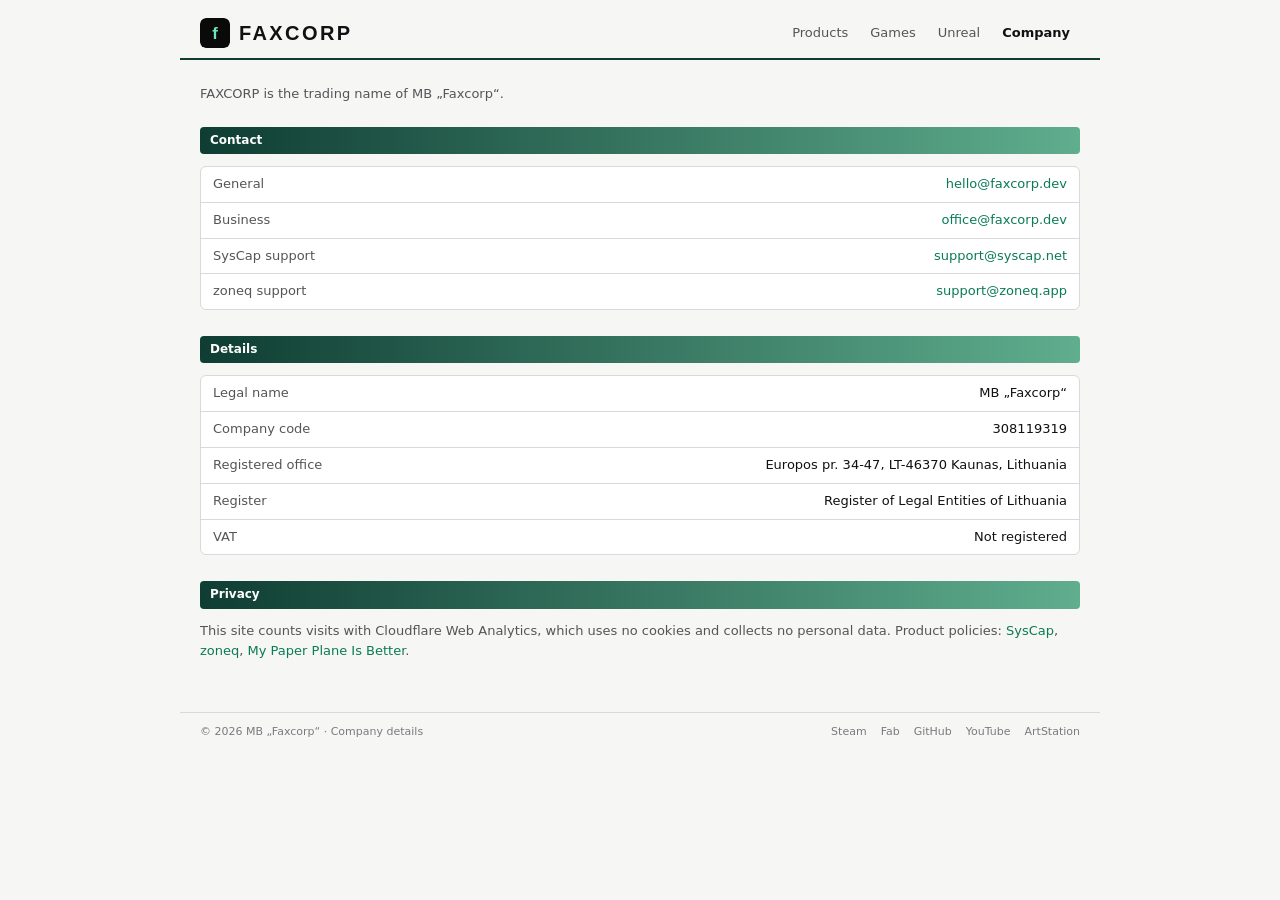
==== commit d31a8251: "Games as cards on the home page, FaxLab3D YouTube, analytics note Co-Authored-By: Claude Opus 5.5 <n" ====
--- a/company/index.html
+++ b/company/index.html
@@ -59,7 +59,7 @@
 </div>
 
 <h2 id="privacy">Privacy</h2>
-<p class="muted">This site sets no cookies and uses no analytics. Product policies:
+<p class="muted">This site counts visits with Cloudflare Web Analytics, which uses no cookies and collects no personal data. Product policies:
 <a href="https://syscap.net/privacy.html">SysCap</a>, <a href="https://zoneq.app/privacy">zoneq</a>,
 <a href="/paperplane/privacy/">My Paper Plane Is Better</a>.</p>
 
@@ -67,12 +67,12 @@
 
 <footer>
   <div class="wrap">
-    <span>&copy; 2026 MB &bdquo;Faxcorp&ldquo; &middot; <a href="/company/">Company details</a> &middot; No cookies, no tracking</span>
+    <span>&copy; 2026 MB &bdquo;Faxcorp&ldquo; &middot; <a href="/company/">Company details</a></span>
     <nav>
       <a href="https://store.steampowered.com/search/?developer=FAXCORP">Steam</a>
       <a href="https://www.fab.com/sellers/FaxLab3D">Fab</a>
       <a href="https://github.com/faxlab">GitHub</a>
-      <a href="https://www.youtube.com/@Cinema-Fax">YouTube</a>
+      <a href="https://www.youtube.com/@fax-lab-3d">YouTube</a>
       <a href="https://www.artstation.com/faxlab3d">ArtStation</a>
     </nav>
   </div>
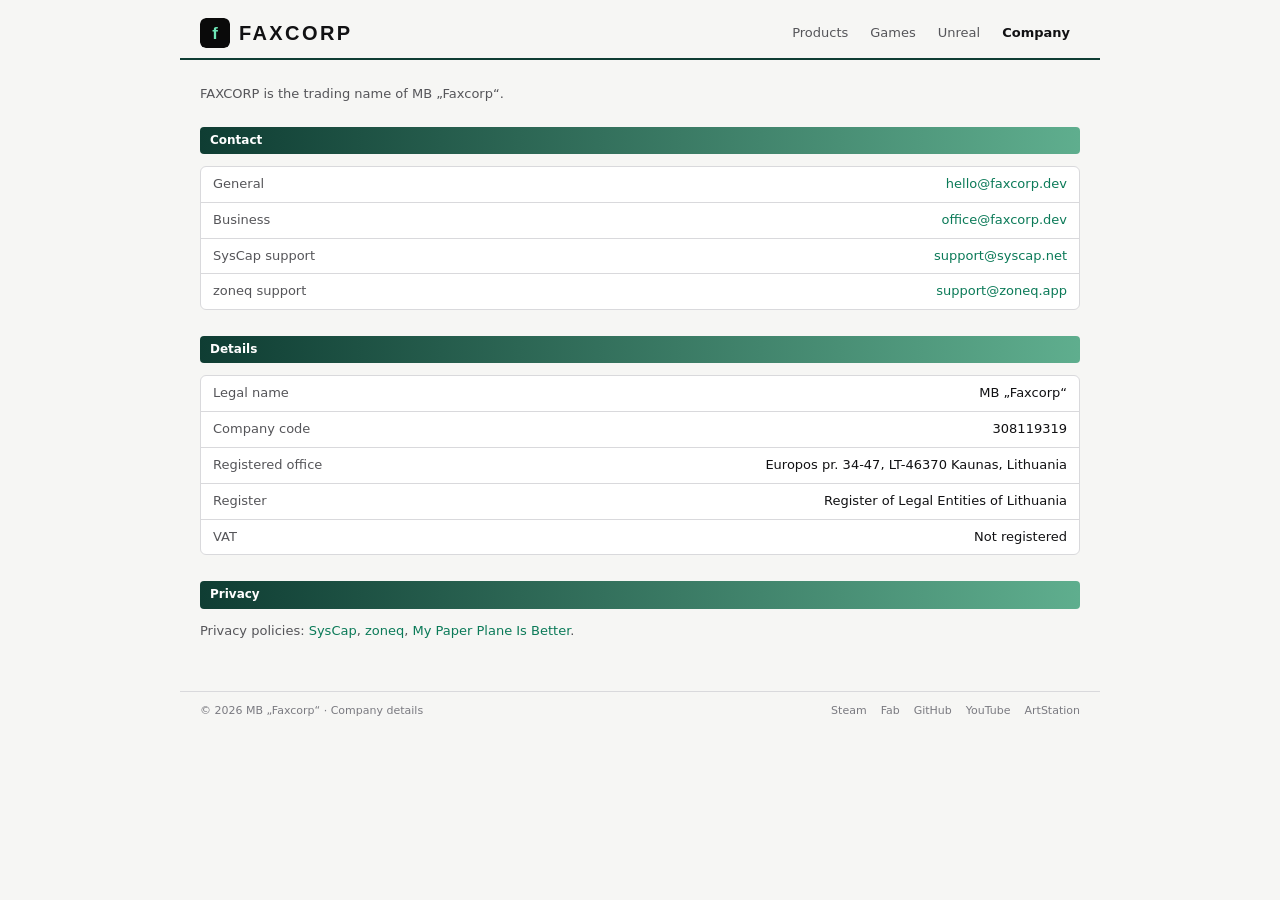
==== commit a4771299: "Drop the analytics line from the privacy note Co-Authored-By: Claude Opus 5.5 <noreply@anthropic.com" ====
--- a/company/index.html
+++ b/company/index.html
@@ -59,7 +59,7 @@
 </div>
 
 <h2 id="privacy">Privacy</h2>
-<p class="muted">This site counts visits with Cloudflare Web Analytics, which uses no cookies and collects no personal data. Product policies:
+<p class="muted">Privacy policies:
 <a href="https://syscap.net/privacy.html">SysCap</a>, <a href="https://zoneq.app/privacy">zoneq</a>,
 <a href="/paperplane/privacy/">My Paper Plane Is Better</a>.</p>
 
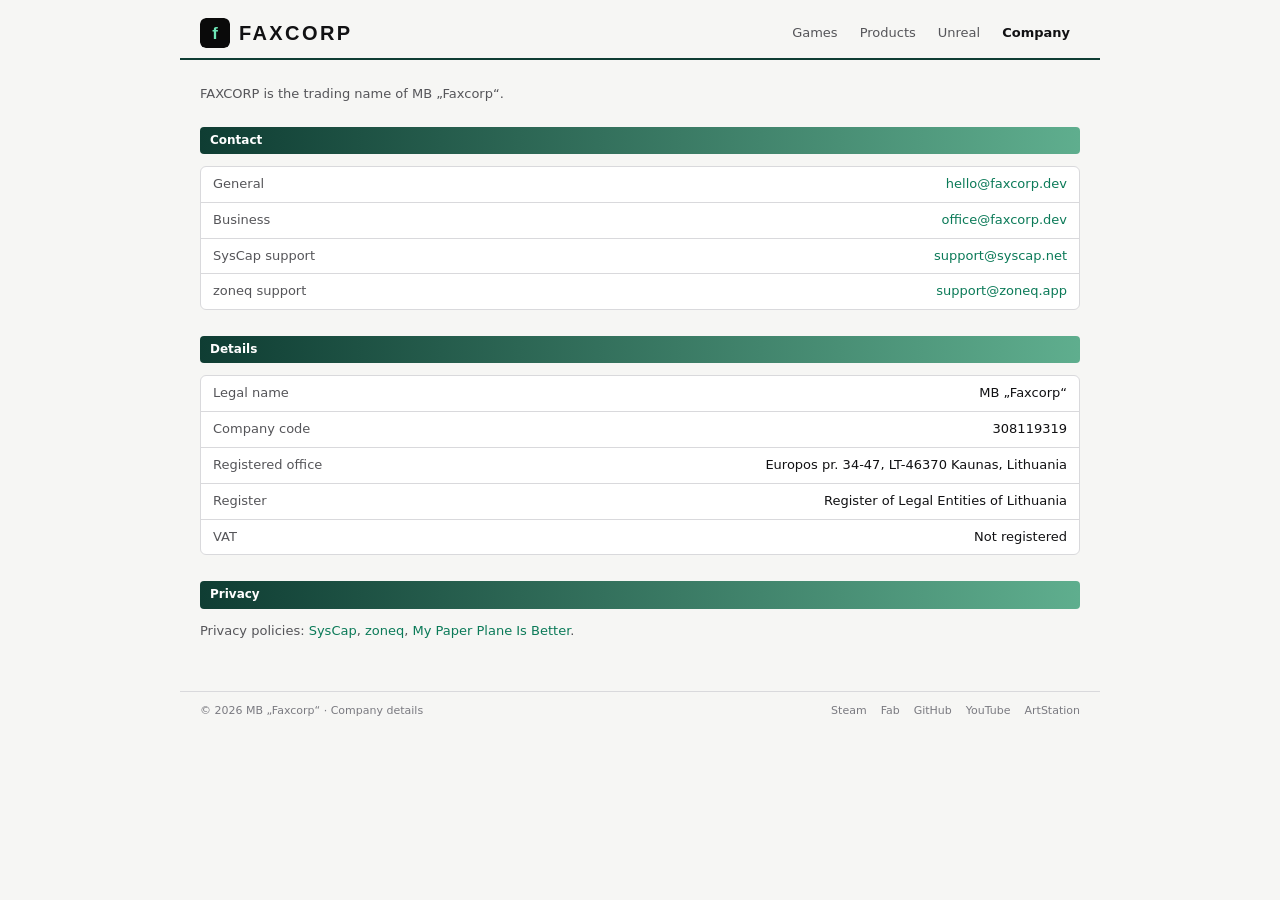
==== commit 4f2c19e7: "Put games before products on the home page and in the nav Co-Authored-By: Claude Opus 5.5 <noreply@a" ====
--- a/company/index.html
+++ b/company/index.html
@@ -30,8 +30,8 @@
   <div class="wrap">
     <a class="brand" href="/"><img src="/favicon.svg" alt=""><span>FAXCORP</span></a>
     <nav class="nav">
+      <a href="/games/">Games</a>
       <a href="/products/">Products</a>
-      <a href="/games/">Games</a>
       <a href="/unreal/">Unreal</a>
       <a aria-current="page" href="/company/">Company</a>
     </nav>
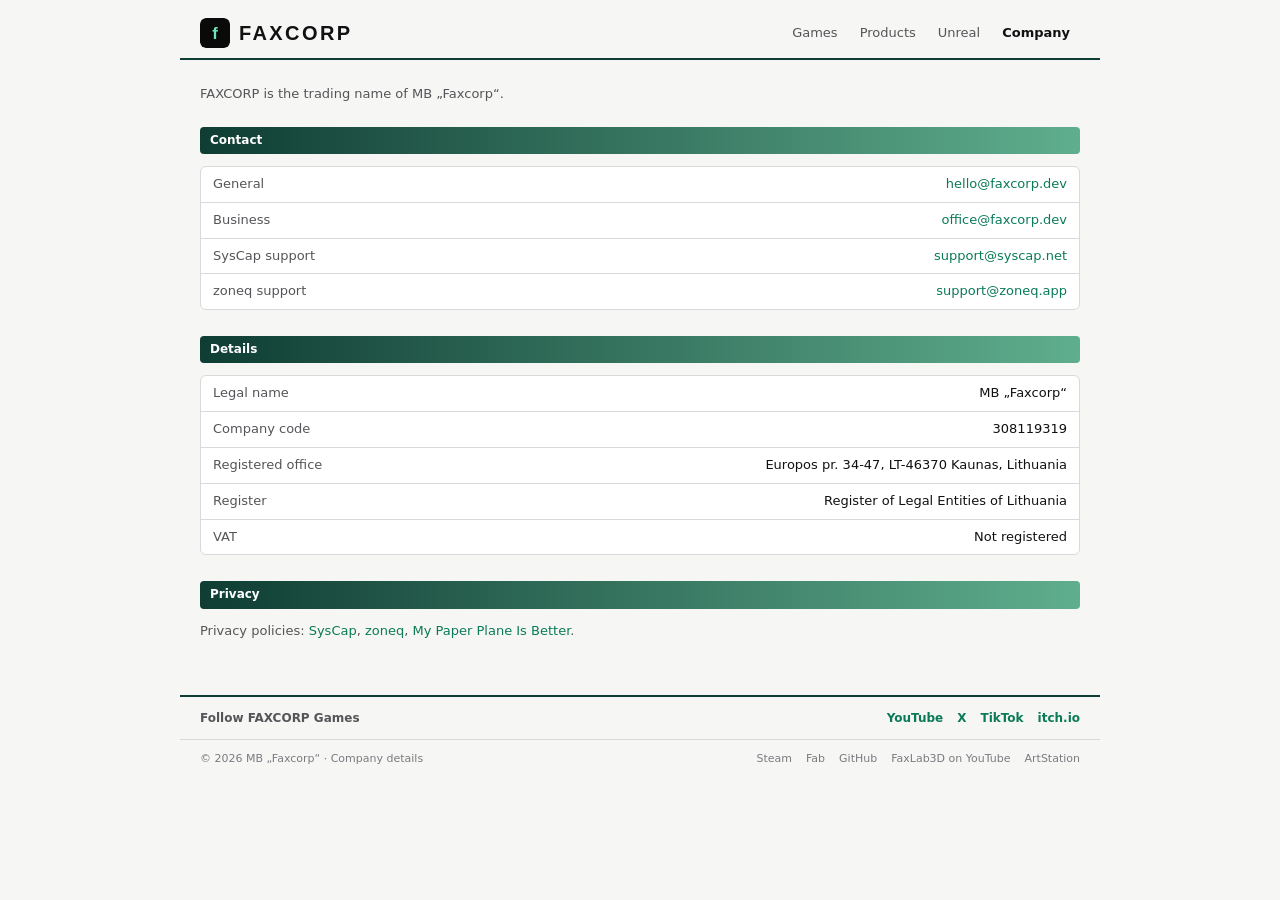
==== commit 6d01fb8b: "Add Atlantic Bay to Games and a Follow row with YouTube, X, TikTok and itch Atlantic Bay (2026 Epic " ====
--- a/company/index.html
+++ b/company/index.html
@@ -17,7 +17,7 @@
 <meta property="og:image:width" content="1200">
 <meta property="og:image:height" content="630">
 <meta name="twitter:card" content="summary_large_image">
-<meta name="twitter:site" content="@f4xc0rp">
+<meta name="twitter:site" content="@faxcorpdev">
 <link rel="stylesheet" href="/style.css">
 <link rel="icon" href="/favicon.svg" type="image/svg+xml">
 <link rel="icon" href="/img/icon-32.png" sizes="32x32" type="image/png">
@@ -66,13 +66,22 @@
 </main>
 
 <footer>
+  <div class="wrap follow">
+    <span>Follow FAXCORP Games</span>
+    <nav aria-label="Follow FAXCORP Games">
+      <a href="https://www.youtube.com/@faxcorp">YouTube</a>
+      <a href="https://x.com/faxcorpdev">X</a>
+      <a href="https://www.tiktok.com/@faxcorpgames">TikTok</a>
+      <a href="https://faxcorpgames.itch.io">itch.io</a>
+    </nav>
+  </div>
   <div class="wrap">
     <span>&copy; 2026 MB &bdquo;Faxcorp&ldquo; &middot; <a href="/company/">Company details</a></span>
     <nav>
       <a href="https://store.steampowered.com/search/?developer=FAXCORP">Steam</a>
       <a href="https://www.fab.com/sellers/FaxLab3D">Fab</a>
       <a href="https://github.com/faxlab">GitHub</a>
-      <a href="https://www.youtube.com/@fax-lab-3d">YouTube</a>
+      <a href="https://www.youtube.com/@fax-lab-3d">FaxLab3D on YouTube</a>
       <a href="https://www.artstation.com/faxlab3d">ArtStation</a>
     </nav>
   </div>
--- a/style.css
+++ b/style.css
@@ -90,6 +90,13 @@
                border-top: 1px solid var(--line); font-size: 11px; color: var(--faint); }
 footer nav { display: flex; flex-wrap: wrap; gap: 4px 14px; }
 footer a:hover { color: var(--text); }
+/* The social row above the footer line: the links people come for, a size up. */
+footer .follow { align-items: baseline; margin-top: 28px; padding-top: 12px; padding-bottom: 0; border-top: 2px solid var(--rule);
+                 font-size: 12px; color: var(--muted); }
+footer .follow span { font-weight: bold; }
+footer .follow nav a { color: var(--accent); font-weight: bold; }
+footer .follow nav a:hover { color: var(--accent); text-decoration: underline; }
+footer .follow + .wrap { margin-top: 10px; }
 
 @media (max-width: 720px) {
   .feature { grid-template-columns: 1fr; }
